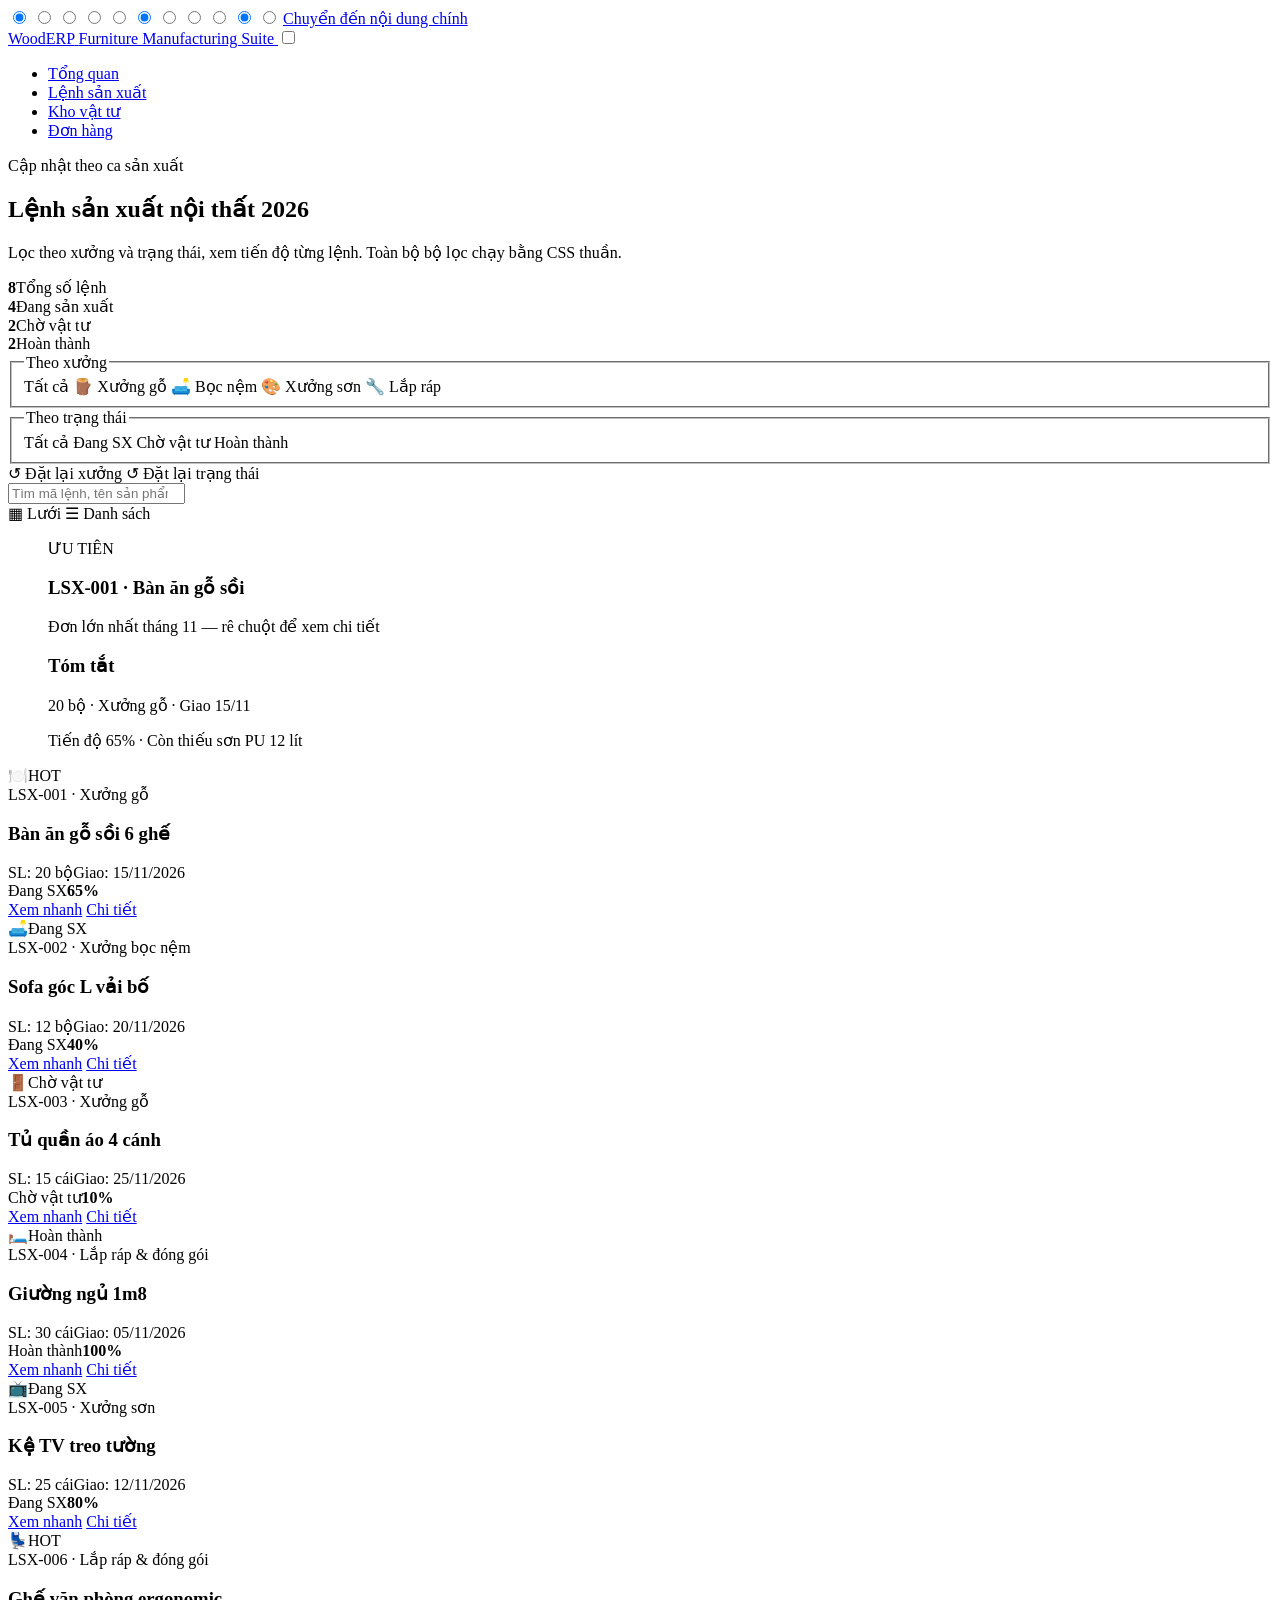
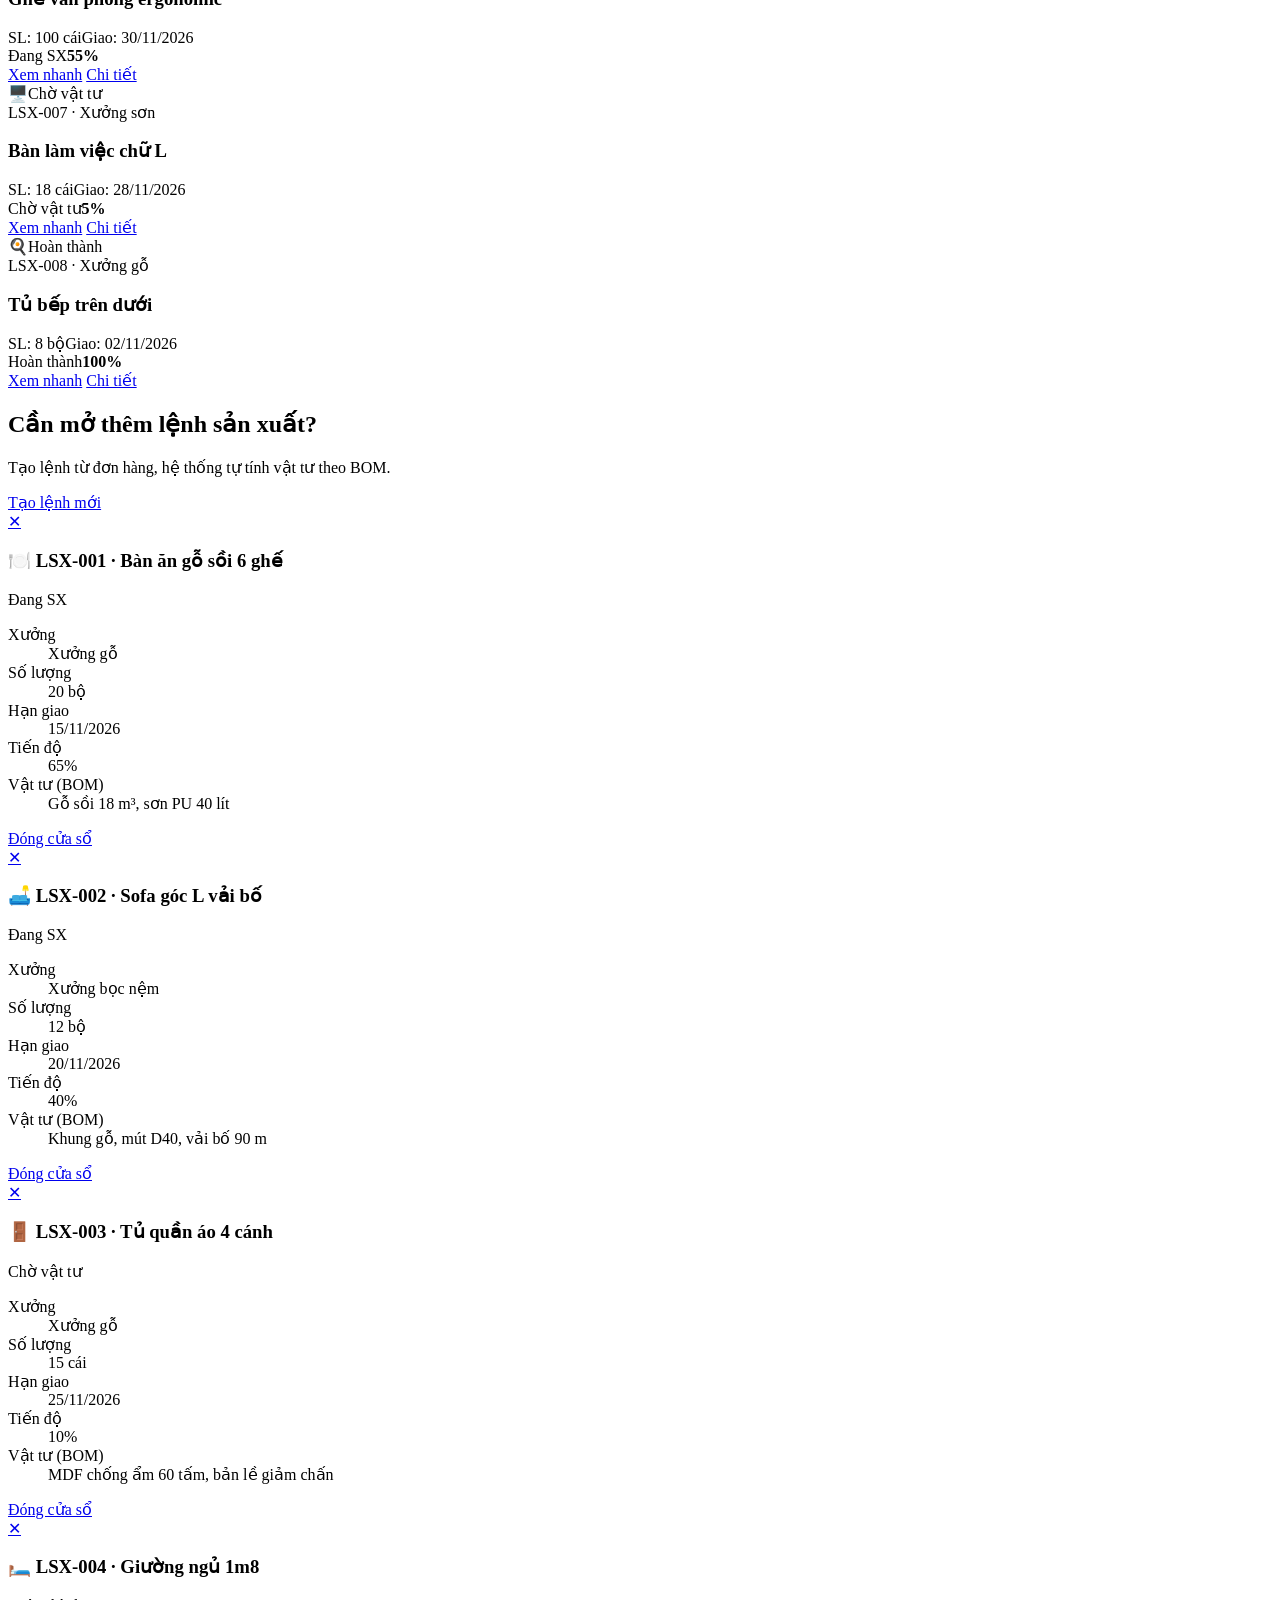
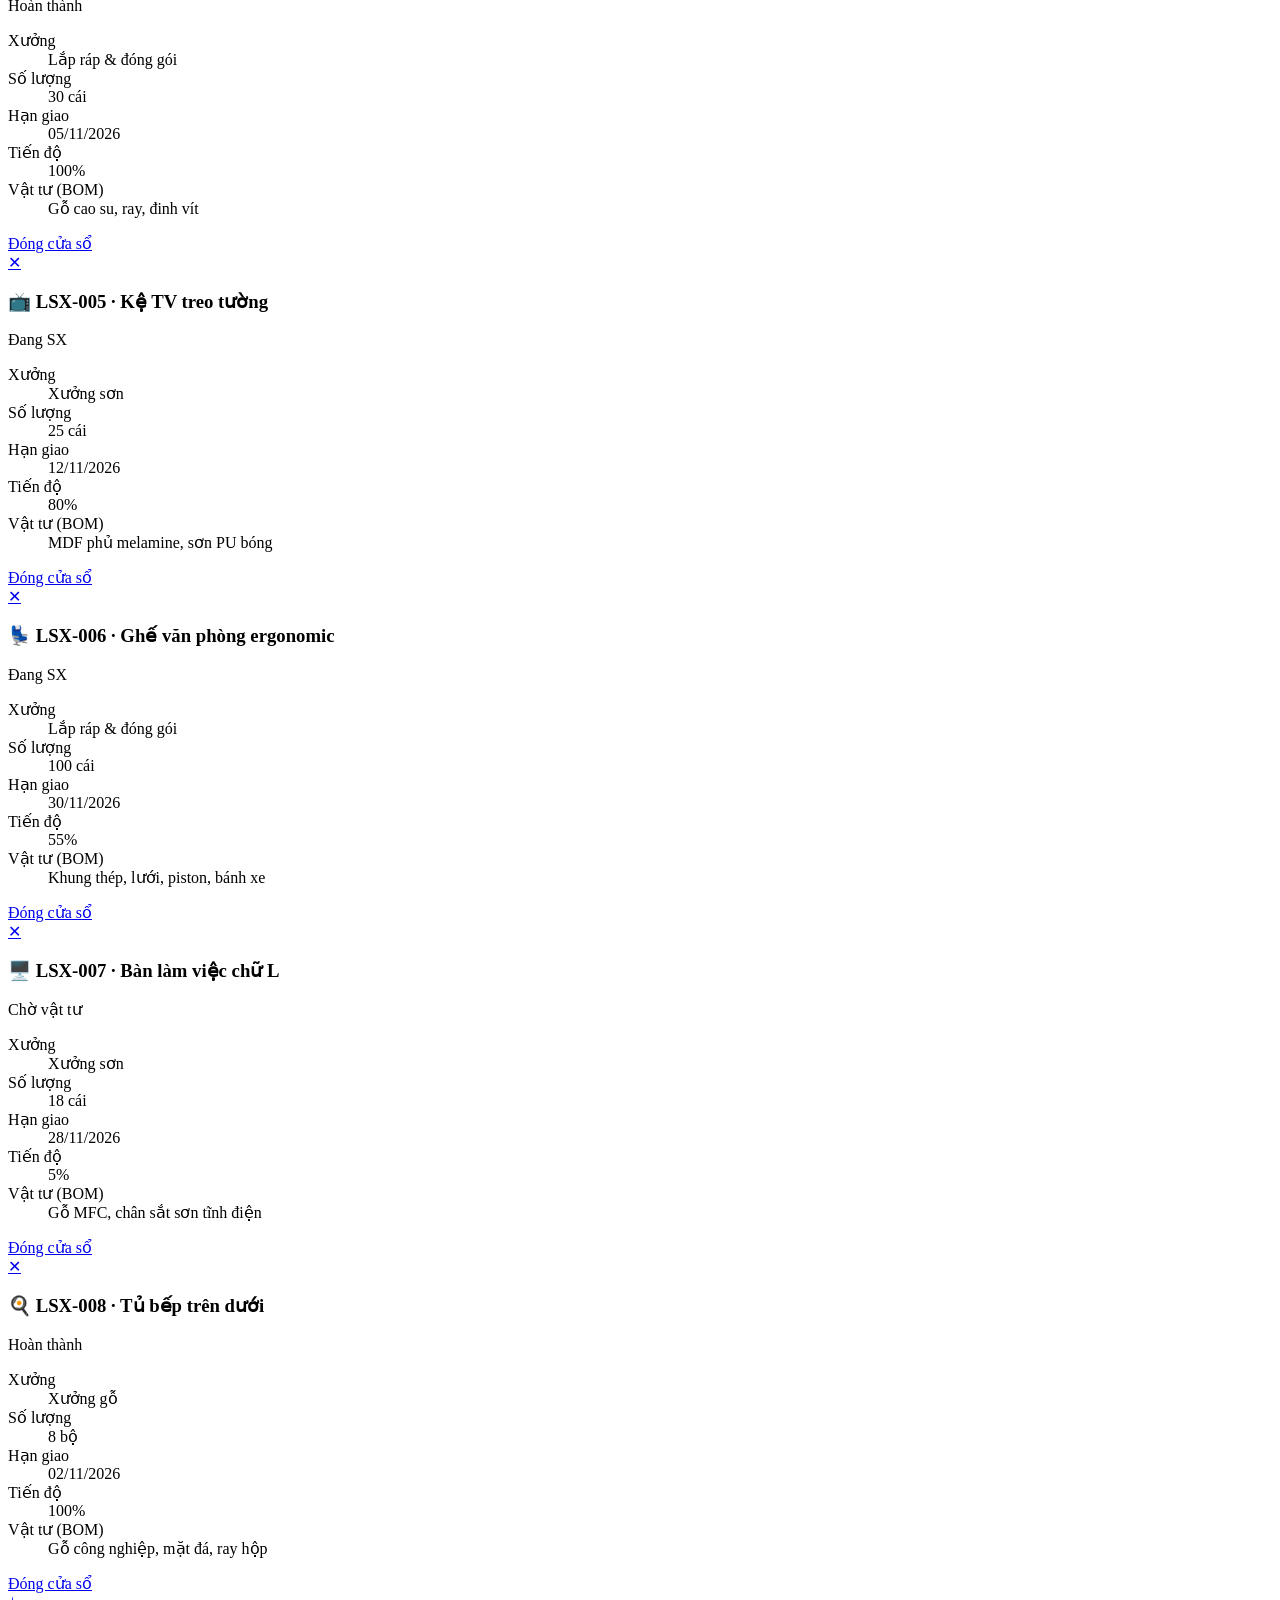
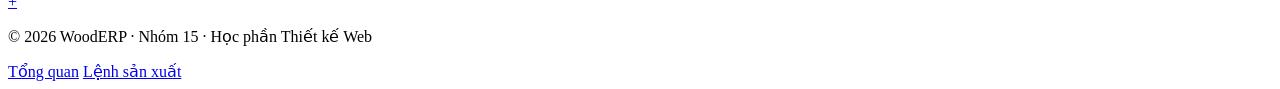
==== sanxuat.html @ e1216509 "feat(sanxuat): thêm trang lệnh sản xuất với bộ lọc CSS thuần, modal, thẻ lật 3D Co-Authored-By: Clau" ====
<!DOCTYPE html>
<html lang="vi">
<head>
    <meta charset="UTF-8">
    <meta name="viewport" content="width=device-width, initial-scale=1.0">
    <meta name="description" content="WoodERP — Danh sách lệnh sản xuất nội thất, lọc theo xưởng và trạng thái.">
    <title>Lệnh sản xuất — WoodERP</title>
    <link rel="stylesheet" href="style.css">
</head>
<body>

    <!-- ===== CÁC RADIO ĐIỀU KHIỂN BỘ LỌC (ẩn bằng class .ctrl) =====
         Đặt ở ĐẦU <body> để bộ chọn body:has(#id:checked) trong style.css
         "nhìn thấy" được trạng thái và ẩn/hiện thẻ ở bất kỳ đâu. KHÔNG dùng JavaScript. -->
    <!-- Nhóm 1: lọc theo xưởng (cùng name → chỉ chọn 1) -->
    <input type="radio" name="cat" id="cat-all" class="ctrl" checked>
    <input type="radio" name="cat" id="cat-go" class="ctrl">
    <input type="radio" name="cat" id="cat-boc" class="ctrl">
    <input type="radio" name="cat" id="cat-son" class="ctrl">
    <input type="radio" name="cat" id="cat-lap" class="ctrl">
    <!-- Nhóm 2: lọc theo trạng thái -->
    <input type="radio" name="st" id="st-all" class="ctrl" checked>
    <input type="radio" name="st" id="st-dang" class="ctrl">
    <input type="radio" name="st" id="st-cho" class="ctrl">
    <input type="radio" name="st" id="st-xong" class="ctrl">
    <!-- Nhóm 3: chế độ xem Lưới / Danh sách -->
    <input type="radio" name="view" id="view-grid" class="ctrl" checked>
    <input type="radio" name="view" id="view-list" class="ctrl">

    <a class="skip-link" href="#main-content">Chuyển đến nội dung chính</a>

    <div class="header-wrapper">
        <header>
            <div class="container header-inner">
                <a class="brand" href="trangchu.html" aria-label="WoodERP — Về trang chủ">
                    <span class="brand-name">Wood<span>ERP</span></span>
                    <span class="brand-tagline">Furniture Manufacturing Suite</span>
                </a>
                <input type="checkbox" id="nav-toggle" class="nav-toggle" aria-hidden="true">
                <label for="nav-toggle" class="nav-toggle-label" aria-label="Mở / đóng menu">
                    <span></span><span></span><span></span>
                </label>
                <nav class="main-nav" aria-label="Điều hướng chính">
                    <ul>
                        <li><a href="trangchu.html">Tổng quan</a></li>
                        <li><a href="sanxuat.html" aria-current="page">Lệnh sản xuất</a></li>
                        <li><a href="trangchu.html#kho-vat-tu">Kho vật tư</a></li>
                        <li><a href="trangchu.html#don-hang">Đơn hàng</a></li>
                    </ul>
                </nav>
            </div>
        </header>
    </div>

    <main id="main-content">

        <section class="hero" aria-labelledby="page-title">
            <div class="container hero-inner">
                <span class="hero-badge">Cập nhật theo ca sản xuất</span>
                <h1 id="page-title">Lệnh sản xuất <span class="typing">nội thất 2026</span></h1>
                <p>Lọc theo xưởng và trạng thái, xem tiến độ từng lệnh. Toàn bộ bộ lọc chạy bằng CSS thuần.</p>
                <div class="kpi-bar">
                    <div class="kpi"><strong>8</strong><span>Tổng số lệnh</span></div>
                    <div class="kpi"><strong>4</strong><span>Đang sản xuất</span></div>
                    <div class="kpi"><strong>2</strong><span>Chờ vật tư</span></div>
                    <div class="kpi"><strong>2</strong><span>Hoàn thành</span></div>
                </div>
            </div>
        </section>

        <!-- BỐ CỤC 2 CỘT: CSS Grid (Mobile 1 cột → Desktop 280px + 1fr) -->
        <div class="container layout">

            <!-- CỘT TRÁI: bộ lọc (<aside>); <label for=...> bấm vào = chọn radio tương ứng -->
            <aside class="filter-panel" aria-label="Bộ lọc lệnh sản xuất">
                <fieldset class="filter-group">
                    <legend>Theo xưởng</legend>
                    <div class="chips">
                        <label class="chip" for="cat-all">Tất cả</label>
                        <label class="chip" for="cat-go">🪵 Xưởng gỗ</label>
                        <label class="chip" for="cat-boc">🛋️ Bọc nệm</label>
                        <label class="chip" for="cat-son">🎨 Xưởng sơn</label>
                        <label class="chip" for="cat-lap">🔧 Lắp ráp</label>
                    </div>
                </fieldset>
                <fieldset class="filter-group">
                    <legend>Theo trạng thái</legend>
                    <div class="chips">
                        <label class="chip" for="st-all">Tất cả</label>
                        <label class="chip" for="st-dang">Đang SX</label>
                        <label class="chip" for="st-cho">Chờ vật tư</label>
                        <label class="chip" for="st-xong">Hoàn thành</label>
                    </div>
                </fieldset>
                <!-- Reset: chọn lại radio "Tất cả" của từng nhóm -->
                <div class="chips">
                    <label class="chip" for="cat-all">↺ Đặt lại xưởng</label>
                    <label class="chip" for="st-all">↺ Đặt lại trạng thái</label>
                </div>
            </aside>

            <!-- CỘT PHẢI: nội dung chính -->
            <section class="content-area" aria-label="Danh sách lệnh sản xuất">

                <div class="toolbar">
                    <input class="search" type="search" placeholder="Tìm mã lệnh, tên sản phẩm…" aria-label="Tìm kiếm lệnh sản xuất">
                    <div class="view-switch" role="group" aria-label="Chế độ hiển thị">
                        <label class="chip" for="view-grid">▦ Lưới</label>
                        <label class="chip" for="view-list">☰ Danh sách</label>
                    </div>
                </div>

                <!-- THẺ ĐỀ CỬ LẬT 3D: rê chuột (hoặc focus) để lật -->
                <figure class="flip-wrap" tabindex="0" aria-label="Lệnh sản xuất nổi bật">
                    <div class="flip-card">
                        <div class="flip-front">
                            <span class="tag hot">ƯU TIÊN</span>
                            <h3>LSX-001 · Bàn ăn gỗ sồi</h3>
                            <p>Đơn lớn nhất tháng 11 — rê chuột để xem chi tiết</p>
                        </div>
                        <div class="flip-back">
                            <h3>Tóm tắt</h3>
                            <p>20 bộ · Xưởng gỗ · Giao 15/11</p>
                            <p>Tiến độ 65% · Còn thiếu sơn PU 12 lít</p>
                        </div>
                    </div>
                </figure>

                <!-- LƯỚI THẺ: mobile 1 cột, tablet 2 cột, desktop auto-fit -->
                <div class="lsx-grid">
                    <!-- Thẻ LSX-001: data-cat / data-st là "nhãn" để CSS :has() lọc -->
                    <article class="card lsx-card" data-cat="go" data-st="dang">
                        <div class="lsx-thumb" aria-hidden="true">🍽️<span class="tag hot">HOT</span></div>
                        <div class="lsx-body">
                            <span class="lsx-code">LSX-001 · Xưởng gỗ</span>
                            <h3>Bàn ăn gỗ sồi 6 ghế</h3>
                            <div class="lsx-meta"><span>SL: 20 bộ</span><span>Giao: 15/11/2026</span></div>
                            <!-- Thanh tiến độ: --p = % hoàn thành -->
                            <div class="bar-row">
                                <div class="bar-label"><span class="tag dang">Đang SX</span><b>65%</b></div>
                                <div class="bar"><i style="--p:65"></i></div>
                            </div>
                            <div class="lsx-actions">
                                <a class="btn btn-outline" href="#lsx-001">Xem nhanh</a>
                                <a class="btn btn-dark" href="#lsx-001">Chi tiết</a>
                            </div>
                        </div>
                    </article>
                    <!-- Thẻ LSX-002: data-cat / data-st là "nhãn" để CSS :has() lọc -->
                    <article class="card lsx-card" data-cat="boc" data-st="dang">
                        <div class="lsx-thumb" aria-hidden="true">🛋️<span class="tag dang">Đang SX</span></div>
                        <div class="lsx-body">
                            <span class="lsx-code">LSX-002 · Xưởng bọc nệm</span>
                            <h3>Sofa góc L vải bố</h3>
                            <div class="lsx-meta"><span>SL: 12 bộ</span><span>Giao: 20/11/2026</span></div>
                            <!-- Thanh tiến độ: --p = % hoàn thành -->
                            <div class="bar-row">
                                <div class="bar-label"><span class="tag dang">Đang SX</span><b>40%</b></div>
                                <div class="bar"><i style="--p:40"></i></div>
                            </div>
                            <div class="lsx-actions">
                                <a class="btn btn-outline" href="#lsx-002">Xem nhanh</a>
                                <a class="btn btn-dark" href="#lsx-002">Chi tiết</a>
                            </div>
                        </div>
                    </article>
                    <!-- Thẻ LSX-003: data-cat / data-st là "nhãn" để CSS :has() lọc -->
                    <article class="card lsx-card" data-cat="go" data-st="cho">
                        <div class="lsx-thumb" aria-hidden="true">🚪<span class="tag cho">Chờ vật tư</span></div>
                        <div class="lsx-body">
                            <span class="lsx-code">LSX-003 · Xưởng gỗ</span>
                            <h3>Tủ quần áo 4 cánh</h3>
                            <div class="lsx-meta"><span>SL: 15 cái</span><span>Giao: 25/11/2026</span></div>
                            <!-- Thanh tiến độ: --p = % hoàn thành -->
                            <div class="bar-row">
                                <div class="bar-label"><span class="tag cho">Chờ vật tư</span><b>10%</b></div>
                                <div class="bar"><i style="--p:10"></i></div>
                            </div>
                            <div class="lsx-actions">
                                <a class="btn btn-outline" href="#lsx-003">Xem nhanh</a>
                                <a class="btn btn-dark" href="#lsx-003">Chi tiết</a>
                            </div>
                        </div>
                    </article>
                    <!-- Thẻ LSX-004: data-cat / data-st là "nhãn" để CSS :has() lọc -->
                    <article class="card lsx-card" data-cat="lap" data-st="xong">
                        <div class="lsx-thumb" aria-hidden="true">🛏️<span class="tag xong">Hoàn thành</span></div>
                        <div class="lsx-body">
                            <span class="lsx-code">LSX-004 · Lắp ráp & đóng gói</span>
                            <h3>Giường ngủ 1m8</h3>
                            <div class="lsx-meta"><span>SL: 30 cái</span><span>Giao: 05/11/2026</span></div>
                            <!-- Thanh tiến độ: --p = % hoàn thành -->
                            <div class="bar-row">
                                <div class="bar-label"><span class="tag xong">Hoàn thành</span><b>100%</b></div>
                                <div class="bar"><i style="--p:100"></i></div>
                            </div>
                            <div class="lsx-actions">
                                <a class="btn btn-outline" href="#lsx-004">Xem nhanh</a>
                                <a class="btn btn-dark" href="#lsx-004">Chi tiết</a>
                            </div>
                        </div>
                    </article>
                    <!-- Thẻ LSX-005: data-cat / data-st là "nhãn" để CSS :has() lọc -->
                    <article class="card lsx-card" data-cat="son" data-st="dang">
                        <div class="lsx-thumb" aria-hidden="true">📺<span class="tag dang">Đang SX</span></div>
                        <div class="lsx-body">
                            <span class="lsx-code">LSX-005 · Xưởng sơn</span>
                            <h3>Kệ TV treo tường</h3>
                            <div class="lsx-meta"><span>SL: 25 cái</span><span>Giao: 12/11/2026</span></div>
                            <!-- Thanh tiến độ: --p = % hoàn thành -->
                            <div class="bar-row">
                                <div class="bar-label"><span class="tag dang">Đang SX</span><b>80%</b></div>
                                <div class="bar"><i style="--p:80"></i></div>
                            </div>
                            <div class="lsx-actions">
                                <a class="btn btn-outline" href="#lsx-005">Xem nhanh</a>
                                <a class="btn btn-dark" href="#lsx-005">Chi tiết</a>
                            </div>
                        </div>
                    </article>
                    <!-- Thẻ LSX-006: data-cat / data-st là "nhãn" để CSS :has() lọc -->
                    <article class="card lsx-card" data-cat="lap" data-st="dang">
                        <div class="lsx-thumb" aria-hidden="true">💺<span class="tag hot">HOT</span></div>
                        <div class="lsx-body">
                            <span class="lsx-code">LSX-006 · Lắp ráp & đóng gói</span>
                            <h3>Ghế văn phòng ergonomic</h3>
                            <div class="lsx-meta"><span>SL: 100 cái</span><span>Giao: 30/11/2026</span></div>
                            <!-- Thanh tiến độ: --p = % hoàn thành -->
                            <div class="bar-row">
                                <div class="bar-label"><span class="tag dang">Đang SX</span><b>55%</b></div>
                                <div class="bar"><i style="--p:55"></i></div>
                            </div>
                            <div class="lsx-actions">
                                <a class="btn btn-outline" href="#lsx-006">Xem nhanh</a>
                                <a class="btn btn-dark" href="#lsx-006">Chi tiết</a>
                            </div>
                        </div>
                    </article>
                    <!-- Thẻ LSX-007: data-cat / data-st là "nhãn" để CSS :has() lọc -->
                    <article class="card lsx-card" data-cat="son" data-st="cho">
                        <div class="lsx-thumb" aria-hidden="true">🖥️<span class="tag cho">Chờ vật tư</span></div>
                        <div class="lsx-body">
                            <span class="lsx-code">LSX-007 · Xưởng sơn</span>
                            <h3>Bàn làm việc chữ L</h3>
                            <div class="lsx-meta"><span>SL: 18 cái</span><span>Giao: 28/11/2026</span></div>
                            <!-- Thanh tiến độ: --p = % hoàn thành -->
                            <div class="bar-row">
                                <div class="bar-label"><span class="tag cho">Chờ vật tư</span><b>5%</b></div>
                                <div class="bar"><i style="--p:5"></i></div>
                            </div>
                            <div class="lsx-actions">
                                <a class="btn btn-outline" href="#lsx-007">Xem nhanh</a>
                                <a class="btn btn-dark" href="#lsx-007">Chi tiết</a>
                            </div>
                        </div>
                    </article>
                    <!-- Thẻ LSX-008: data-cat / data-st là "nhãn" để CSS :has() lọc -->
                    <article class="card lsx-card" data-cat="go" data-st="xong">
                        <div class="lsx-thumb" aria-hidden="true">🍳<span class="tag xong">Hoàn thành</span></div>
                        <div class="lsx-body">
                            <span class="lsx-code">LSX-008 · Xưởng gỗ</span>
                            <h3>Tủ bếp trên dưới</h3>
                            <div class="lsx-meta"><span>SL: 8 bộ</span><span>Giao: 02/11/2026</span></div>
                            <!-- Thanh tiến độ: --p = % hoàn thành -->
                            <div class="bar-row">
                                <div class="bar-label"><span class="tag xong">Hoàn thành</span><b>100%</b></div>
                                <div class="bar"><i style="--p:100"></i></div>
                            </div>
                            <div class="lsx-actions">
                                <a class="btn btn-outline" href="#lsx-008">Xem nhanh</a>
                                <a class="btn btn-dark" href="#lsx-008">Chi tiết</a>
                            </div>
                        </div>
                    </article>
                </div>
            </section>
        </div>

        <!-- BANNER PARALLAX -->
        <section class="parallax" aria-labelledby="para-title">
            <div class="container">
                <h2 id="para-title">Cần mở thêm lệnh sản xuất?</h2>
                <p>Tạo lệnh từ đơn hàng, hệ thống tự tính vật tư theo BOM.</p>
                <a class="btn btn-primary" href="#">Tạo lệnh mới</a>
            </div>
        </section>
    </main>

    <!-- Modal LSX-001: mở bằng :target khi URL có #lsx-001 -->
    <div class="modal" id="lsx-001" role="dialog" aria-modal="true" aria-label="Chi tiết LSX-001">
        <div class="modal-box">
            <a class="modal-close" href="#" aria-label="Đóng">✕</a>
            <h3>🍽️ LSX-001 · Bàn ăn gỗ sồi 6 ghế</h3>
            <span class="tag dang">Đang SX</span>
            <dl>
                <dt>Xưởng</dt><dd>Xưởng gỗ</dd>
                <dt>Số lượng</dt><dd>20 bộ</dd>
                <dt>Hạn giao</dt><dd>15/11/2026</dd>
                <dt>Tiến độ</dt><dd>65%</dd>
                <dt>Vật tư (BOM)</dt><dd>Gỗ sồi 18 m³, sơn PU 40 lít</dd>
            </dl>
            <a class="btn btn-primary" href="#">Đóng cửa sổ</a>
        </div>
    </div>
    <!-- Modal LSX-002: mở bằng :target khi URL có #lsx-002 -->
    <div class="modal" id="lsx-002" role="dialog" aria-modal="true" aria-label="Chi tiết LSX-002">
        <div class="modal-box">
            <a class="modal-close" href="#" aria-label="Đóng">✕</a>
            <h3>🛋️ LSX-002 · Sofa góc L vải bố</h3>
            <span class="tag dang">Đang SX</span>
            <dl>
                <dt>Xưởng</dt><dd>Xưởng bọc nệm</dd>
                <dt>Số lượng</dt><dd>12 bộ</dd>
                <dt>Hạn giao</dt><dd>20/11/2026</dd>
                <dt>Tiến độ</dt><dd>40%</dd>
                <dt>Vật tư (BOM)</dt><dd>Khung gỗ, mút D40, vải bố 90 m</dd>
            </dl>
            <a class="btn btn-primary" href="#">Đóng cửa sổ</a>
        </div>
    </div>
    <!-- Modal LSX-003: mở bằng :target khi URL có #lsx-003 -->
    <div class="modal" id="lsx-003" role="dialog" aria-modal="true" aria-label="Chi tiết LSX-003">
        <div class="modal-box">
            <a class="modal-close" href="#" aria-label="Đóng">✕</a>
            <h3>🚪 LSX-003 · Tủ quần áo 4 cánh</h3>
            <span class="tag cho">Chờ vật tư</span>
            <dl>
                <dt>Xưởng</dt><dd>Xưởng gỗ</dd>
                <dt>Số lượng</dt><dd>15 cái</dd>
                <dt>Hạn giao</dt><dd>25/11/2026</dd>
                <dt>Tiến độ</dt><dd>10%</dd>
                <dt>Vật tư (BOM)</dt><dd>MDF chống ẩm 60 tấm, bản lề giảm chấn</dd>
            </dl>
            <a class="btn btn-primary" href="#">Đóng cửa sổ</a>
        </div>
    </div>
    <!-- Modal LSX-004: mở bằng :target khi URL có #lsx-004 -->
    <div class="modal" id="lsx-004" role="dialog" aria-modal="true" aria-label="Chi tiết LSX-004">
        <div class="modal-box">
            <a class="modal-close" href="#" aria-label="Đóng">✕</a>
            <h3>🛏️ LSX-004 · Giường ngủ 1m8</h3>
            <span class="tag xong">Hoàn thành</span>
            <dl>
                <dt>Xưởng</dt><dd>Lắp ráp & đóng gói</dd>
                <dt>Số lượng</dt><dd>30 cái</dd>
                <dt>Hạn giao</dt><dd>05/11/2026</dd>
                <dt>Tiến độ</dt><dd>100%</dd>
                <dt>Vật tư (BOM)</dt><dd>Gỗ cao su, ray, đinh vít</dd>
            </dl>
            <a class="btn btn-primary" href="#">Đóng cửa sổ</a>
        </div>
    </div>
    <!-- Modal LSX-005: mở bằng :target khi URL có #lsx-005 -->
    <div class="modal" id="lsx-005" role="dialog" aria-modal="true" aria-label="Chi tiết LSX-005">
        <div class="modal-box">
            <a class="modal-close" href="#" aria-label="Đóng">✕</a>
            <h3>📺 LSX-005 · Kệ TV treo tường</h3>
            <span class="tag dang">Đang SX</span>
            <dl>
                <dt>Xưởng</dt><dd>Xưởng sơn</dd>
                <dt>Số lượng</dt><dd>25 cái</dd>
                <dt>Hạn giao</dt><dd>12/11/2026</dd>
                <dt>Tiến độ</dt><dd>80%</dd>
                <dt>Vật tư (BOM)</dt><dd>MDF phủ melamine, sơn PU bóng</dd>
            </dl>
            <a class="btn btn-primary" href="#">Đóng cửa sổ</a>
        </div>
    </div>
    <!-- Modal LSX-006: mở bằng :target khi URL có #lsx-006 -->
    <div class="modal" id="lsx-006" role="dialog" aria-modal="true" aria-label="Chi tiết LSX-006">
        <div class="modal-box">
            <a class="modal-close" href="#" aria-label="Đóng">✕</a>
            <h3>💺 LSX-006 · Ghế văn phòng ergonomic</h3>
            <span class="tag dang">Đang SX</span>
            <dl>
                <dt>Xưởng</dt><dd>Lắp ráp & đóng gói</dd>
                <dt>Số lượng</dt><dd>100 cái</dd>
                <dt>Hạn giao</dt><dd>30/11/2026</dd>
                <dt>Tiến độ</dt><dd>55%</dd>
                <dt>Vật tư (BOM)</dt><dd>Khung thép, lưới, piston, bánh xe</dd>
            </dl>
            <a class="btn btn-primary" href="#">Đóng cửa sổ</a>
        </div>
    </div>
    <!-- Modal LSX-007: mở bằng :target khi URL có #lsx-007 -->
    <div class="modal" id="lsx-007" role="dialog" aria-modal="true" aria-label="Chi tiết LSX-007">
        <div class="modal-box">
            <a class="modal-close" href="#" aria-label="Đóng">✕</a>
            <h3>🖥️ LSX-007 · Bàn làm việc chữ L</h3>
            <span class="tag cho">Chờ vật tư</span>
            <dl>
                <dt>Xưởng</dt><dd>Xưởng sơn</dd>
                <dt>Số lượng</dt><dd>18 cái</dd>
                <dt>Hạn giao</dt><dd>28/11/2026</dd>
                <dt>Tiến độ</dt><dd>5%</dd>
                <dt>Vật tư (BOM)</dt><dd>Gỗ MFC, chân sắt sơn tĩnh điện</dd>
            </dl>
            <a class="btn btn-primary" href="#">Đóng cửa sổ</a>
        </div>
    </div>
    <!-- Modal LSX-008: mở bằng :target khi URL có #lsx-008 -->
    <div class="modal" id="lsx-008" role="dialog" aria-modal="true" aria-label="Chi tiết LSX-008">
        <div class="modal-box">
            <a class="modal-close" href="#" aria-label="Đóng">✕</a>
            <h3>🍳 LSX-008 · Tủ bếp trên dưới</h3>
            <span class="tag xong">Hoàn thành</span>
            <dl>
                <dt>Xưởng</dt><dd>Xưởng gỗ</dd>
                <dt>Số lượng</dt><dd>8 bộ</dd>
                <dt>Hạn giao</dt><dd>02/11/2026</dd>
                <dt>Tiến độ</dt><dd>100%</dd>
                <dt>Vật tư (BOM)</dt><dd>Gỗ công nghiệp, mặt đá, ray hộp</dd>
            </dl>
            <a class="btn btn-primary" href="#">Đóng cửa sổ</a>
        </div>
    </div>

    <!-- Nút nổi FAB -->
    <a class="fab" href="#" aria-label="Tạo lệnh sản xuất mới" title="Tạo lệnh mới">+</a>

    <footer>
        <div class="container footer-inner">
            <p>© 2026 WoodERP · Nhóm 15 · Học phần Thiết kế Web</p>
            <nav class="footer-links" aria-label="Liên kết chân trang">
                <a href="trangchu.html">Tổng quan</a>
                <a href="sanxuat.html">Lệnh sản xuất</a>
            </nav>
        </div>
    </footer>
</body>
</html>
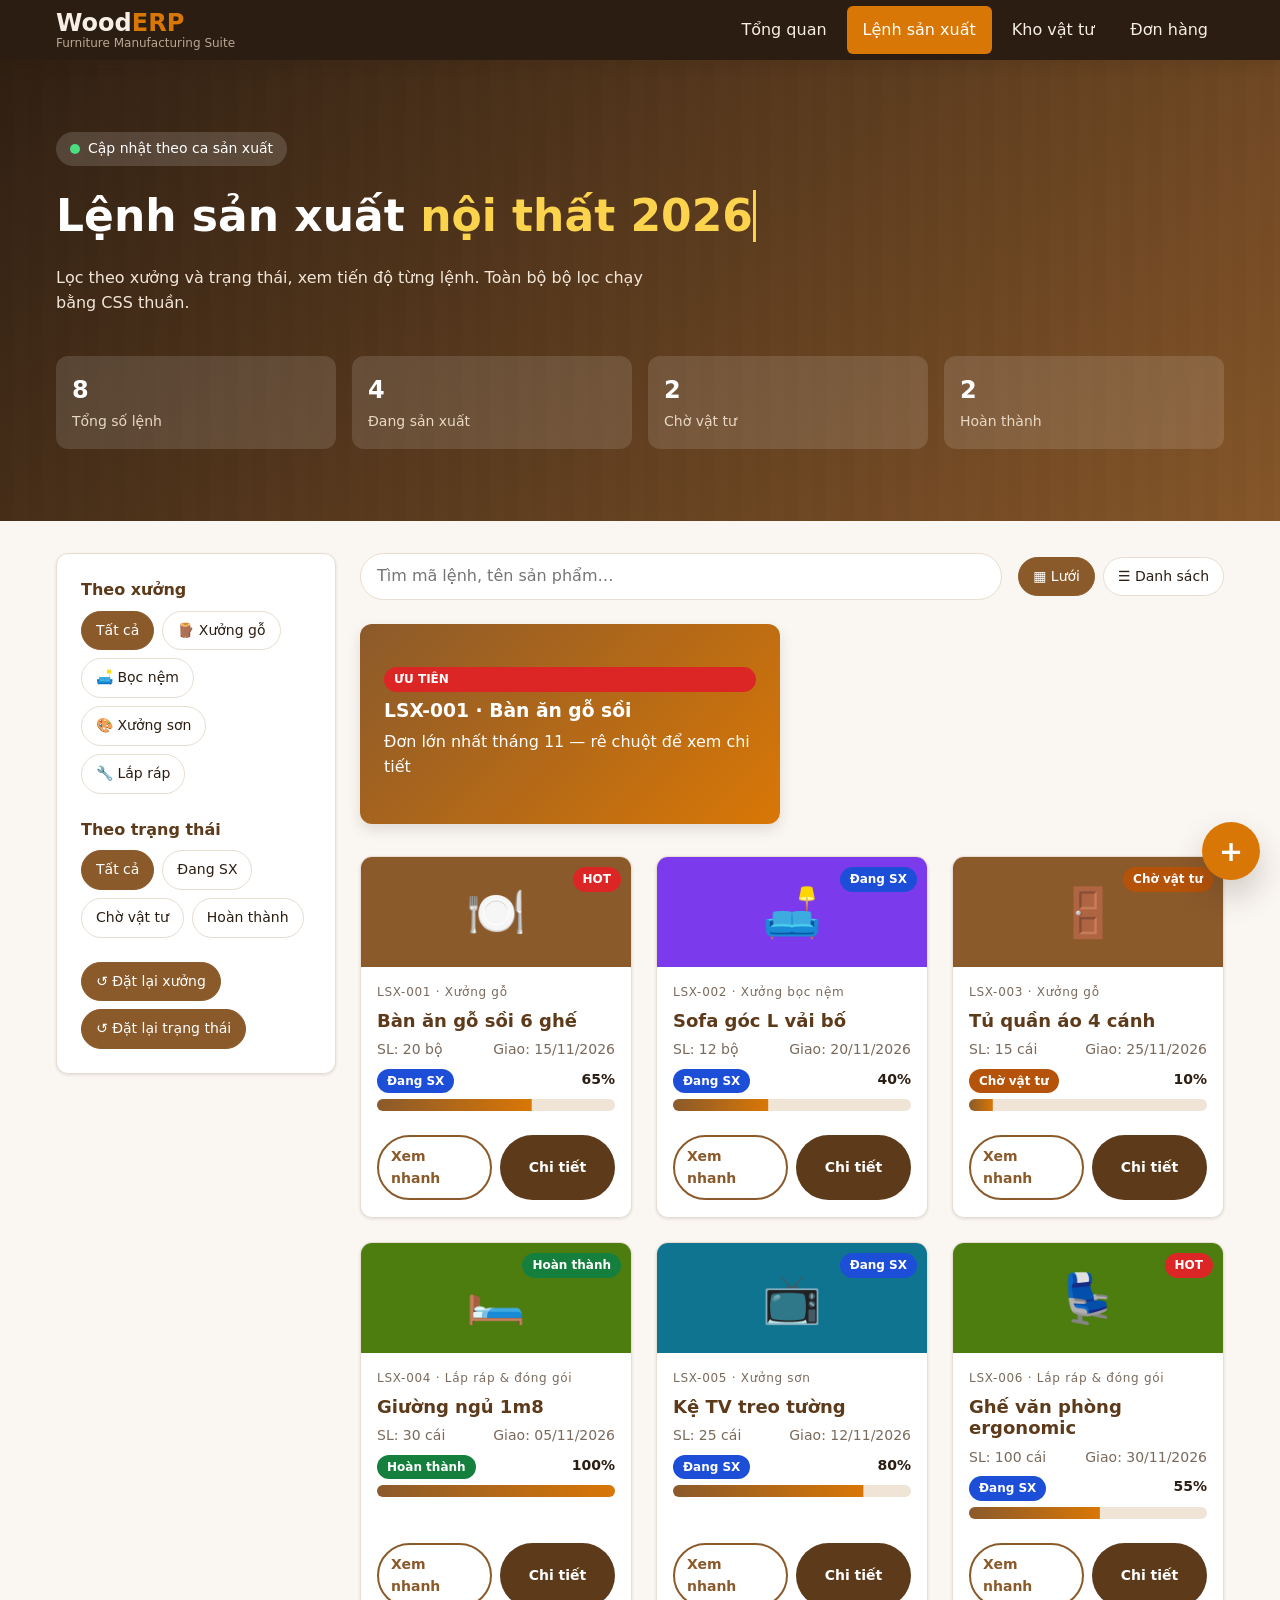
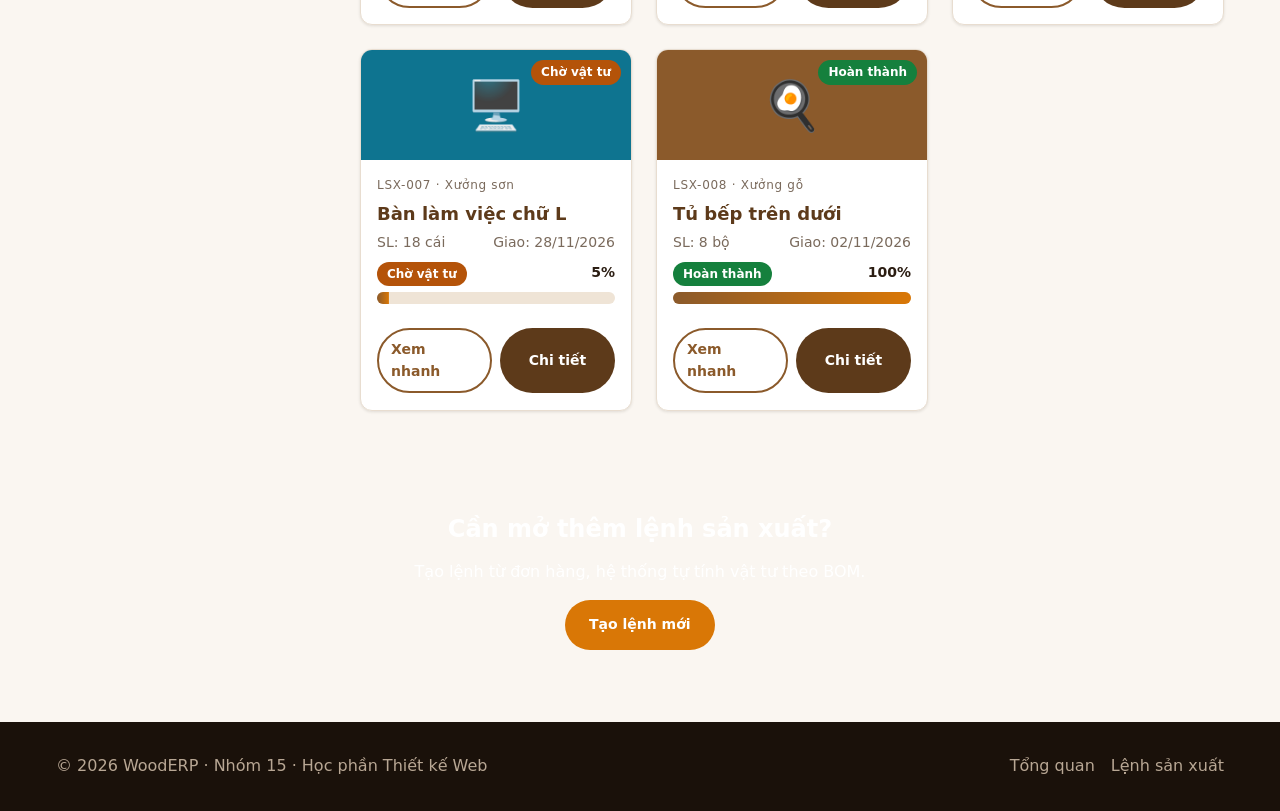
==== commit c07a1ba2: "merge: staging vào main (index.html là trang chính) Co-Authored-By: Claude Sonnet 5.5 <noreply@anthr" ====
--- a/sanxuat.html
+++ b/sanxuat.html
@@ -32,7 +32,7 @@
     <div class="header-wrapper">
         <header>
             <div class="container header-inner">
-                <a class="brand" href="trangchu.html" aria-label="WoodERP — Về trang chủ">
+                <a class="brand" href="index.html" aria-label="WoodERP — Về trang chủ">
                     <span class="brand-name">Wood<span>ERP</span></span>
                     <span class="brand-tagline">Furniture Manufacturing Suite</span>
                 </a>
@@ -42,10 +42,10 @@
                 </label>
                 <nav class="main-nav" aria-label="Điều hướng chính">
                     <ul>
-                        <li><a href="trangchu.html">Tổng quan</a></li>
+                        <li><a href="index.html">Tổng quan</a></li>
                         <li><a href="sanxuat.html" aria-current="page">Lệnh sản xuất</a></li>
-                        <li><a href="trangchu.html#kho-vat-tu">Kho vật tư</a></li>
-                        <li><a href="trangchu.html#don-hang">Đơn hàng</a></li>
+                        <li><a href="index.html#kho-vat-tu">Kho vật tư</a></li>
+                        <li><a href="index.html#don-hang">Đơn hàng</a></li>
                     </ul>
                 </nav>
             </div>
@@ -422,7 +422,7 @@
         <div class="container footer-inner">
             <p>© 2026 WoodERP · Nhóm 15 · Học phần Thiết kế Web</p>
             <nav class="footer-links" aria-label="Liên kết chân trang">
-                <a href="trangchu.html">Tổng quan</a>
+                <a href="index.html">Tổng quan</a>
                 <a href="sanxuat.html">Lệnh sản xuất</a>
             </nav>
         </div>
--- a/style.css
+++ b/style.css
@@ -0,0 +1,494 @@
+/* ============================================================
+   style.css — WoodERP Design System
+   Đề tài: Hệ thống ERP quản lý sản xuất đồ nội thất
+   Dùng chung cho: trangchu.html & sanxuat.html
+   Mobile-First | Zero JavaScript | CSS Grid + Flexbox
+   ============================================================ */
+
+/* ============================================================
+   1. DESIGN SYSTEM — BIẾN CSS TẠI :root (Tuần 4)
+   Mọi màu / khoảng cách / font / bóng đổ đặt tên một lần,
+   dùng lại nhiều nơi bằng var(--ten-bien).
+   ============================================================ */
+:root {
+    /* --- Màu thương hiệu: tông gỗ óc chó + hổ phách --- */
+    --color-primary:       #8B5A2B;   /* nâu gỗ óc chó */
+    --color-primary-dark:  #5D3A1A;   /* nâu đậm */
+    --color-accent:        #D97706;   /* hổ phách (nút nhấn) */
+    --color-background:    #FAF6F1;   /* kem nhạt */
+    --color-surface:       #FFFFFF;
+    --color-text:          #2B1D12;
+    --color-text-muted:    #7A6A5C;
+    --color-border:        #E8DDD0;
+    --color-header-bg:     #2B1D12;
+    --color-header-text:   #F7EFE5;
+    --color-footer-bg:     #1A110A;
+    --color-footer-text:   #B8A794;
+
+    /* --- Màu trạng thái / xưởng --- */
+    --color-go:    #8B5A2B;   /* Xưởng gỗ */
+    --color-boc:   #7C3AED;   /* Xưởng bọc nệm */
+    --color-son:   #0E7490;   /* Xưởng sơn */
+    --color-lap:   #4D7C0F;   /* Lắp ráp & đóng gói */
+    --color-ok:    #15803D;
+    --color-warn:  #B45309;
+    --color-info:  #1D4ED8;
+
+    /* --- Khoảng cách --- */
+    --space-xs: 4px;  --space-sm: 8px;  --space-md: 16px;
+    --space-lg: 24px; --space-xl: 32px; --space-2xl: 48px; --space-3xl: 72px;
+
+    /* --- Typography (đơn vị rem để co giãn theo người dùng) --- */
+    --font-family: 'Segoe UI', system-ui, -apple-system, sans-serif;
+    --fs-xs: 0.75rem; --fs-sm: 0.875rem; --fs-md: 1rem;
+    --fs-lg: 1.125rem; --fs-xl: 1.25rem; --fs-2xl: 1.5rem; --fs-3xl: 2rem;
+
+    /* --- Bo góc & bóng đổ --- */
+    --radius-sm: 6px; --radius-md: 12px; --radius-lg: 20px; --radius-full: 9999px;
+    --shadow-sm: 0 1px 3px rgba(43, 29, 18, .12);
+    --shadow-md: 0 6px 14px rgba(43, 29, 18, .12);
+    --shadow-lg: 0 16px 32px rgba(43, 29, 18, .20);
+
+    /* --- Đường cong gia tốc tùy chỉnh (Tuần 5, mục B) --- */
+    --ease-bounce: cubic-bezier(0.34, 1.56, 0.64, 1);   /* nảy đàn hồi */
+    --ease-smooth: cubic-bezier(0.4, 0, 0.2, 1);        /* êm, dừng mềm */
+
+    --container-max: 1200px;
+}
+
+/* ============================================================
+   2. RESET & BASE
+   box-sizing: border-box → width đã gồm padding + border (Box Model)
+   ============================================================ */
+*, *::before, *::after { box-sizing: border-box; margin: 0; padding: 0; }
+html { scroll-behavior: smooth; }
+body {
+    font-family: var(--font-family);
+    font-size: var(--fs-md);
+    line-height: 1.55;
+    color: var(--color-text);
+    background: var(--color-background);
+    overflow-x: hidden;                 /* chống tràn ngang */
+}
+img, svg { max-width: 100%; height: auto; display: block; }
+a { color: inherit; text-decoration: none; }
+ul { list-style: none; }
+h1, h2, h3 { line-height: 1.2; }
+
+.container {
+    width: 100%;
+    max-width: var(--container-max);
+    margin-inline: auto;
+    padding-inline: var(--space-md);
+}
+.visually-hidden, .ctrl {               /* ẩn trực quan nhưng vẫn đọc được bằng screen reader */
+    position: absolute; width: 1px; height: 1px; overflow: hidden;
+    clip-path: inset(50%); white-space: nowrap;
+}
+.skip-link {
+    position: absolute; left: 8px; top: -60px; z-index: 999;
+    background: var(--color-accent); color: #fff;
+    padding: var(--space-sm) var(--space-md); border-radius: var(--radius-sm);
+}
+.skip-link:focus { top: 8px; }
+:focus-visible { outline: 3px solid var(--color-accent); outline-offset: 2px; }
+
+/* ============================================================
+   3. HEADER + MENU HAMBURGER THUẦN CSS (Tuần 5 – Bài 5)
+   Cấu trúc anh em: checkbox → label → nav (dùng bộ chọn ~)
+   ============================================================ */
+.header-wrapper {
+    position: sticky; top: 0; z-index: 100;
+    background: var(--color-header-bg); color: var(--color-header-text);
+    box-shadow: var(--shadow-md);
+}
+.header-inner {
+    display: flex; align-items: center; justify-content: space-between;  /* Flexbox */
+    min-height: 60px; gap: var(--space-md);
+}
+.brand { display: flex; flex-direction: column; line-height: 1.1; }
+.brand-name { font-size: var(--fs-2xl); font-weight: 800; }
+.brand-name span { color: var(--color-accent); }
+.brand-tagline { display: none; font-size: var(--fs-xs); color: var(--color-footer-text); }
+
+.nav-toggle { position: absolute; opacity: 0; pointer-events: none; }
+.nav-toggle-label {
+    display: flex; flex-direction: column; justify-content: center; gap: 5px;
+    width: 44px; height: 44px; padding: 10px; cursor: pointer;
+}
+.nav-toggle-label span {
+    display: block; height: 3px; background: var(--color-header-text);
+    border-radius: 2px;
+    transition: transform .35s var(--ease-smooth), opacity .25s var(--ease-smooth);
+}
+/* Khi tick: gạch 1 xoay 45°, gạch 2 mờ đi, gạch 3 xoay -45° → thành dấu X */
+.nav-toggle:checked ~ .nav-toggle-label span:nth-child(1) { transform: translateY(8px) rotate(45deg); }
+.nav-toggle:checked ~ .nav-toggle-label span:nth-child(2) { opacity: 0; }
+.nav-toggle:checked ~ .nav-toggle-label span:nth-child(3) { transform: translateY(-8px) rotate(-45deg); }
+
+nav.main-nav {
+    position: absolute; left: 0; right: 0; top: 100%;
+    background: var(--color-header-bg);
+    transform: scaleY(0); transform-origin: top; opacity: 0;   /* ẩn bằng transform: GPU */
+    transition: transform .35s var(--ease-smooth), opacity .25s var(--ease-smooth);
+}
+.nav-toggle:checked ~ nav.main-nav { transform: scaleY(1); opacity: 1; }
+nav.main-nav ul { display: flex; flex-direction: column; padding: var(--space-sm) var(--space-md); }
+nav.main-nav a {
+    display: block; padding: 12px var(--space-md);
+    border-radius: var(--radius-sm); transition: background .2s;
+}
+nav.main-nav a:hover { background: rgba(255, 255, 255, .12); }
+nav.main-nav a[aria-current="page"] { background: var(--color-accent); color: #fff; }
+
+/* ============================================================
+   4. HERO + TYPING EFFECT (Tuần 5 – Bài 3)
+   ============================================================ */
+.hero {
+    color: #fff;
+    background:
+        linear-gradient(135deg, rgba(43, 29, 18, .92), rgba(139, 90, 43, .85)),
+        repeating-linear-gradient(90deg, #5D3A1A 0 14px, #6b4423 14px 28px);
+    padding-block: var(--space-2xl);
+    animation: fadeInUp .7s var(--ease-smooth) both;
+}
+.hero-inner { display: flex; flex-direction: column; gap: var(--space-lg); }
+.hero-badge {
+    align-self: flex-start;
+    display: inline-flex; align-items: center; gap: 8px;
+    background: rgba(255, 255, 255, .15); padding: 6px 14px;
+    border-radius: var(--radius-full); font-size: var(--fs-sm);
+}
+.hero-badge::before {                 /* chấm xanh nhịp đập */
+    content: ""; width: 10px; height: 10px; border-radius: 50%;
+    background: #4ADE80; animation: pulseGlow 1.8s infinite;
+}
+.hero h1 { font-size: 1.75rem; }
+.typing {                             /* chữ hiện dần từng ký tự */
+    display: inline-block; color: #FCD34D; font-weight: 700;
+    border-right: 3px solid #FCD34D;
+    animation: typing 3.6s steps(32) 0.4s both infinite alternate,
+               caret .8s step-end infinite;
+}
+.hero p { max-width: 60ch; color: #F1E6D8; }
+.hero-actions { display: flex; flex-wrap: wrap; gap: var(--space-md); }
+
+/* Nút bấm */
+.btn {
+    display: inline-flex; align-items: center; justify-content: center; gap: 8px;
+    padding: 12px 22px; border-radius: var(--radius-full);
+    font-weight: 700; font-size: var(--fs-sm); cursor: pointer; border: 2px solid transparent;
+    transition: transform .3s var(--ease-bounce), box-shadow .3s var(--ease-smooth);
+    will-change: transform;
+}
+.btn:hover { transform: translateY(-3px) scale(1.04); box-shadow: var(--shadow-md); }
+.btn:active { transform: scale(.97); }
+.btn-primary { background: var(--color-accent); color: #fff; }
+.btn-ghost { border-color: rgba(255, 255, 255, .6); color: #fff; }
+.btn-dark { background: var(--color-primary-dark); color: #fff; }
+.btn-outline { border-color: var(--color-primary); color: var(--color-primary); background: transparent; }
+
+/* ============================================================
+   5. KHỐI NỘI DUNG CHUNG
+   ============================================================ */
+.section { padding-block: var(--space-2xl); }
+.section-head { margin-bottom: var(--space-lg); }
+.section-head h2 { font-size: var(--fs-2xl); color: var(--color-primary-dark); }
+.section-head p { color: var(--color-text-muted); }
+
+/* --- Thanh KPI: Flexbox, tự xuống dòng khi hẹp --- */
+.kpi-bar { display: flex; flex-wrap: wrap; gap: var(--space-md); margin-top: var(--space-md); }
+.kpi {
+    flex: 1 1 140px;                  /* tối thiểu 140px, giãn đều phần dư */
+    background: rgba(255, 255, 255, .12); border-radius: var(--radius-md);
+    padding: var(--space-md); display: flex; flex-direction: column; gap: 2px;
+}
+.kpi strong { font-size: var(--fs-2xl); }
+.kpi span { font-size: var(--fs-sm); color: #E8D8C4; }
+
+/* --- Lưới module ERP: Grid auto-fit (Tuần 3) --- */
+.grid-auto {
+    display: grid; gap: var(--space-lg);
+    grid-template-columns: repeat(auto-fit, minmax(250px, 1fr));
+}
+.card {
+    background: var(--color-surface); border: 1px solid var(--color-border);
+    border-radius: var(--radius-md); box-shadow: var(--shadow-sm);
+    padding: var(--space-lg); display: flex; flex-direction: column; gap: var(--space-sm);
+    transition: transform .35s var(--ease-bounce), box-shadow .35s var(--ease-smooth);
+    will-change: transform;
+    animation: fadeInUp .6s var(--ease-smooth) both;
+}
+.card:hover { transform: translateY(-6px); box-shadow: var(--shadow-lg); }
+.card:hover .icon { transform: rotate(-6deg) scale(1.1); }
+.grid-auto .card:nth-child(2) { animation-delay: .08s; }
+.grid-auto .card:nth-child(3) { animation-delay: .16s; }
+.grid-auto .card:nth-child(4) { animation-delay: .24s; }
+.grid-auto .card:nth-child(5) { animation-delay: .32s; }
+.grid-auto .card:nth-child(6) { animation-delay: .40s; }
+.icon {
+    width: 52px; height: 52px; border-radius: var(--radius-md);
+    display: grid; place-items: center; font-size: 1.6rem;   /* Grid căn giữa */
+    background: #F3E6D4; transition: transform .35s var(--ease-bounce);
+}
+.card h3 { font-size: var(--fs-lg); color: var(--color-primary-dark); }
+.card p { color: var(--color-text-muted); font-size: var(--fs-sm); }
+.link-more { margin-top: auto; font-weight: 700; color: var(--color-accent); }
+
+/* --- Quy trình sản xuất: Grid, mobile 1 cột → desktop 5 cột --- */
+.steps { display: grid; gap: var(--space-md); grid-template-columns: 1fr; counter-reset: step; }
+.step {
+    position: relative; background: var(--color-surface);
+    border-left: 5px solid var(--color-primary); border-radius: var(--radius-md);
+    padding: var(--space-md) var(--space-md) var(--space-md) var(--space-xl);
+    box-shadow: var(--shadow-sm); counter-increment: step;
+}
+.step::before {
+    content: counter(step); position: absolute; left: -16px; top: 12px;
+    width: 30px; height: 30px; border-radius: 50%; display: grid; place-items: center;
+    background: var(--color-primary); color: #fff; font-weight: 700; font-size: var(--fs-sm);
+}
+.step h3 { font-size: var(--fs-md); }
+.step p { font-size: var(--fs-sm); color: var(--color-text-muted); }
+
+/* --- Tồn kho & tiến độ: thanh progress (Tuần 5 – Bài 6) --- */
+.panel-2col { display: grid; gap: var(--space-lg); grid-template-columns: 1fr; }
+.panel {
+    background: var(--color-surface); border: 1px solid var(--color-border);
+    border-radius: var(--radius-md); padding: var(--space-lg); box-shadow: var(--shadow-sm);
+}
+.panel h3 { margin-bottom: var(--space-md); color: var(--color-primary-dark); }
+.bar-row { display: flex; flex-direction: column; gap: 6px; margin-bottom: var(--space-md); }
+.bar-label { display: flex; justify-content: space-between; font-size: var(--fs-sm); }
+.bar {
+    height: 12px; background: #EFE4D6; border-radius: var(--radius-full); overflow: hidden;
+}
+.bar > i {
+    display: block; height: 100%; width: 100%;
+    background: linear-gradient(90deg, var(--color-primary), var(--color-accent));
+    transform-origin: left center;
+    transform: scaleX(calc(var(--p) / 100));          /* --p đặt inline: style="--p:65" */
+    animation: fillBar 1.4s var(--ease-smooth) both;  /* chạy từ 0 → giá trị thật */
+}
+.bar.low > i { background: linear-gradient(90deg, #DC2626, #F59E0B); }
+
+/* --- Bảng đơn hàng dạng Flex (không dùng <table> để dàn trang) --- */
+.order-list { display: flex; flex-direction: column; gap: var(--space-sm); }
+.order-item {
+    display: flex; flex-wrap: wrap; align-items: center; gap: var(--space-sm) var(--space-md);
+    padding: var(--space-sm) 0; border-bottom: 1px dashed var(--color-border);
+}
+.order-item b { flex: 1 1 140px; }
+.order-item small { color: var(--color-text-muted); flex: 1 1 100px; }
+
+/* --- Nhãn trạng thái --- */
+.tag {
+    display: inline-block; padding: 3px 10px; border-radius: var(--radius-full);
+    font-size: var(--fs-xs); font-weight: 700; color: #fff; background: var(--color-text-muted);
+}
+.tag.dang { background: var(--color-info); }
+.tag.cho  { background: var(--color-warn); }
+.tag.xong { background: var(--color-ok); }
+.tag.hot  { background: #DC2626; }
+
+/* --- CTA --- */
+.cta { background: var(--color-primary-dark); color: #fff; text-align: center; }
+.cta .container { display: flex; flex-direction: column; align-items: center; gap: var(--space-md); }
+
+/* ============================================================
+   6. FOOTER
+   ============================================================ */
+footer { background: var(--color-footer-bg); color: var(--color-footer-text); padding-block: var(--space-xl); }
+.footer-inner { display: flex; flex-direction: column; gap: var(--space-md); }
+.footer-links { display: flex; flex-wrap: wrap; gap: var(--space-md); }
+.footer-links a:hover { color: #fff; }
+
+/* ============================================================
+   7. TRANG SẢN XUẤT — BỐ CỤC 2 CỘT (Grid) + BỘ LỌC ZERO-JS
+   Mobile: 1 cột; Desktop: cột lọc 280px + nội dung 1fr
+   ============================================================ */
+.layout { display: grid; gap: var(--space-lg); grid-template-columns: 1fr; align-items: start; padding-block: var(--space-xl); }
+.filter-panel {
+    background: var(--color-surface); border: 1px solid var(--color-border);
+    border-radius: var(--radius-md); padding: var(--space-lg); box-shadow: var(--shadow-sm);
+}
+.filter-group { border: 0; margin-bottom: var(--space-lg); }
+.filter-group legend { font-weight: 800; color: var(--color-primary-dark); margin-bottom: var(--space-sm); }
+.chips { display: flex; flex-wrap: wrap; gap: var(--space-sm); }
+.chip {
+    padding: 8px 14px; border-radius: var(--radius-full); cursor: pointer;
+    border: 1px solid var(--color-border); font-size: var(--fs-sm); background: #fff;
+    transition: transform .3s var(--ease-bounce), background .2s, color .2s;
+}
+.chip:hover { transform: translateX(4px); }
+
+/* Radio ẩn (class .ctrl) đặt ngay đầu <body>. Chip "sáng lên" nhờ :has() */
+body:has(#cat-all:checked)  label[for="cat-all"],
+body:has(#cat-go:checked)   label[for="cat-go"],
+body:has(#cat-boc:checked)  label[for="cat-boc"],
+body:has(#cat-son:checked)  label[for="cat-son"],
+body:has(#cat-lap:checked)  label[for="cat-lap"],
+body:has(#st-all:checked)   label[for="st-all"],
+body:has(#st-dang:checked)  label[for="st-dang"],
+body:has(#st-cho:checked)   label[for="st-cho"],
+body:has(#st-xong:checked)  label[for="st-xong"],
+body:has(#view-grid:checked) label[for="view-grid"],
+body:has(#view-list:checked) label[for="view-list"] {
+    background: var(--color-primary); color: #fff; border-color: var(--color-primary);
+}
+
+/* LỌC: ẩn thẻ KHÔNG khớp giá trị đang chọn. Hai nhóm lọc độc lập → tự kết hợp (AND). */
+body:has(#cat-go:checked)  .lsx-card:not([data-cat="go"]),
+body:has(#cat-boc:checked) .lsx-card:not([data-cat="boc"]),
+body:has(#cat-son:checked) .lsx-card:not([data-cat="son"]),
+body:has(#cat-lap:checked) .lsx-card:not([data-cat="lap"]),
+body:has(#st-dang:checked) .lsx-card:not([data-st="dang"]),
+body:has(#st-cho:checked)  .lsx-card:not([data-st="cho"]),
+body:has(#st-xong:checked) .lsx-card:not([data-st="xong"]) { display: none; }
+
+.toolbar { display: flex; flex-wrap: wrap; align-items: center; justify-content: space-between; gap: var(--space-md); margin-bottom: var(--space-lg); }
+.search {
+    flex: 1 1 220px; padding: 10px 16px; border: 1px solid var(--color-border);
+    border-radius: var(--radius-full); font: inherit; background: #fff;
+}
+.view-switch { display: flex; gap: var(--space-sm); }
+
+/* --- Thẻ lệnh sản xuất --- */
+.lsx-grid { display: grid; gap: var(--space-lg); grid-template-columns: 1fr; }   /* mobile 1 cột */
+.lsx-card { padding: 0; overflow: hidden; gap: 0; }
+.lsx-thumb {
+    height: 110px; display: grid; place-items: center; font-size: 3rem; position: relative;
+    background: var(--c, var(--color-go)); color: #fff;
+}
+.lsx-thumb .tag { position: absolute; top: 10px; right: 10px; }
+.lsx-body { padding: var(--space-md); display: flex; flex-direction: column; gap: var(--space-sm); flex: 1; }
+.lsx-code { font-size: var(--fs-xs); color: var(--color-text-muted); letter-spacing: .06em; }
+.lsx-meta { display: flex; justify-content: space-between; gap: var(--space-sm); font-size: var(--fs-sm); color: var(--color-text-muted); }
+.lsx-actions { display: flex; gap: var(--space-sm); margin-top: auto; }
+.lsx-actions .btn { flex: 1; padding: 9px 12px; }
+.lsx-card[data-cat="go"]  { --c: var(--color-go); }
+.lsx-card[data-cat="boc"] { --c: var(--color-boc); }
+.lsx-card[data-cat="son"] { --c: var(--color-son); }
+.lsx-card[data-cat="lap"] { --c: var(--color-lap); }
+
+/* Chế độ DANH SÁCH: đổi 1 dòng grid + card thành hàng ngang */
+body:has(#view-list:checked) .lsx-grid { grid-template-columns: 1fr; }
+body:has(#view-list:checked) .lsx-card { flex-direction: row; }
+body:has(#view-list:checked) .lsx-thumb { width: 90px; height: auto; flex: none; font-size: 2rem; }
+body:has(#view-list:checked) .lsx-thumb .tag { display: none; }
+
+/* --- Thẻ đề cử lật 3D (Tuần 5 – Bài 2) --- */
+.flip-wrap { perspective: 1000px; max-width: 420px; margin-bottom: var(--space-xl); }
+.flip-card {
+    position: relative; height: 200px; transform-style: preserve-3d;
+    transition: transform .8s var(--ease-bounce);
+}
+.flip-wrap:hover .flip-card, .flip-wrap:focus-within .flip-card { transform: rotateY(180deg); }
+.flip-front, .flip-back {
+    position: absolute; inset: 0; border-radius: var(--radius-md); padding: var(--space-lg);
+    display: flex; flex-direction: column; justify-content: center; gap: var(--space-sm);
+    -webkit-backface-visibility: hidden; backface-visibility: hidden;
+    box-shadow: var(--shadow-md);
+}
+.flip-front { background: linear-gradient(135deg, var(--color-primary), var(--color-accent)); color: #fff; }
+.flip-back { background: var(--color-surface); border: 2px solid var(--color-accent); transform: rotateY(180deg); }
+
+/* --- Modal xem trước bằng :target (không JS) --- */
+.modal {
+    position: fixed; inset: 0; z-index: 200; display: grid; place-items: center; padding: var(--space-md);
+    background: rgba(26, 17, 10, .6); backdrop-filter: blur(4px);
+    opacity: 0; pointer-events: none;
+    transition: opacity .3s var(--ease-smooth);
+}
+.modal:target { opacity: 1; pointer-events: auto; }
+.modal-box {
+    background: #fff; border-radius: var(--radius-lg); padding: var(--space-xl);
+    width: min(520px, 100%); max-height: 90vh; overflow-y: auto; position: relative;
+    transform: scale(.8) translateY(30px);
+    transition: transform .45s var(--ease-bounce);
+}
+.modal:target .modal-box { transform: scale(1) translateY(0); }
+.modal-box h3 { color: var(--color-primary-dark); margin-bottom: var(--space-sm); }
+.modal-box dl { display: grid; grid-template-columns: auto 1fr; gap: 6px var(--space-md); margin: var(--space-md) 0; font-size: var(--fs-sm); }
+.modal-box dt { color: var(--color-text-muted); }
+.modal-close {
+    position: absolute; top: 12px; right: 12px; width: 36px; height: 36px; border-radius: 50%;
+    display: grid; place-items: center; background: #F3E6D4; font-weight: 800;
+    transition: transform .35s var(--ease-bounce);
+}
+.modal-close:hover { transform: rotate(90deg); }
+
+/* --- Banner Parallax (Tuần 5 – Bài 4) --- */
+.parallax {
+    color: #fff; text-align: center; padding-block: var(--space-3xl);
+    background:
+        linear-gradient(rgba(43, 29, 18, .75), rgba(43, 29, 18, .75)),
+        repeating-linear-gradient(45deg, #6b4423 0 20px, #5D3A1A 20px 40px);
+    background-attachment: fixed;                     /* nền đứng yên khi cuộn */
+}
+.parallax .container { display: flex; flex-direction: column; align-items: center; gap: var(--space-md); }
+
+/* --- Nút nổi FAB (Tuần 5 – Bài 1) --- */
+.fab {
+    position: fixed; right: 20px; bottom: 20px; z-index: 150;
+    width: 58px; height: 58px; border-radius: 50%; display: grid; place-items: center;
+    background: var(--color-accent); color: #fff; font-size: 1.8rem; font-weight: 700;
+    box-shadow: var(--shadow-lg);
+    animation: pulseGlow 2s infinite;
+    transition: transform .3s var(--ease-bounce);
+}
+.fab:hover { transform: scale(1.12) rotate(90deg); }
+
+/* ============================================================
+   8. KEYFRAMES — chỉ dùng transform / opacity (GPU, 60fps)
+   ============================================================ */
+@keyframes fadeInUp { from { opacity: 0; transform: translateY(24px); } to { opacity: 1; transform: translateY(0); } }
+@keyframes fillBar { from { transform: scaleX(0); } }
+@keyframes pulseGlow {
+    0%   { box-shadow: 0 0 0 0 rgba(217, 119, 6, .6); transform: scale(1); }
+    70%  { box-shadow: 0 0 0 16px rgba(217, 119, 6, 0); transform: scale(1.06); }
+    100% { box-shadow: 0 0 0 0 rgba(217, 119, 6, 0); transform: scale(1); }
+}
+/* Typing: dùng clip-path thay vì đổi width để tránh reflow */
+@keyframes typing { from { clip-path: inset(0 100% 0 0); } to { clip-path: inset(0 0 0 0); } }
+@keyframes caret { 50% { border-color: transparent; } }
+
+/* Tôn trọng người dùng bật "giảm chuyển động" (Accessibility) */
+@media (prefers-reduced-motion: reduce) {
+    *, *::before, *::after { animation-duration: .01ms !important; animation-iteration-count: 1 !important; transition-duration: .01ms !important; }
+}
+
+/* ============================================================
+   9. RESPONSIVE — MOBILE-FIRST (Tuần 4)
+   Mặc định = điện thoại. Mở rộng dần bằng min-width.
+   ============================================================ */
+
+/* TABLET ≥ 600px: lưới 2 cột */
+@media (min-width: 600px) {
+    .hero h1 { font-size: 2.25rem; }
+    .brand-tagline { display: block; }
+    .lsx-grid { grid-template-columns: repeat(2, 1fr); }
+    .steps { grid-template-columns: repeat(2, 1fr); }
+    body:has(#view-list:checked) .lsx-grid { grid-template-columns: 1fr; }
+}
+
+/* DESKTOP ≥ 1024px: menu ngang, 2 cột chính, nhiều cột */
+@media (min-width: 1024px) {
+    .nav-toggle-label { display: none; }
+    nav.main-nav {
+        position: static; transform: none; opacity: 1; background: transparent;
+    }
+    nav.main-nav ul { flex-direction: row; padding: 0; gap: var(--space-xs); }
+    .hero { padding-block: var(--space-3xl); }
+    .hero h1 { font-size: 2.75rem; }
+    .layout { grid-template-columns: 280px 1fr; }                 /* 2 cột: lọc cố định + nội dung */
+    .filter-panel { position: sticky; top: 80px; }
+    .lsx-grid { grid-template-columns: repeat(auto-fit, minmax(260px, 1fr)); }
+    body:has(#view-list:checked) .lsx-grid { grid-template-columns: 1fr; }
+    .steps { grid-template-columns: repeat(5, 1fr); }
+    .panel-2col { grid-template-columns: 3fr 2fr; }
+    .footer-inner { flex-direction: row; justify-content: space-between; align-items: center; }
+}
+
+/* In ấn: bỏ phần trang trí */
+@media print { .header-wrapper, .fab, .parallax { display: none; } }
